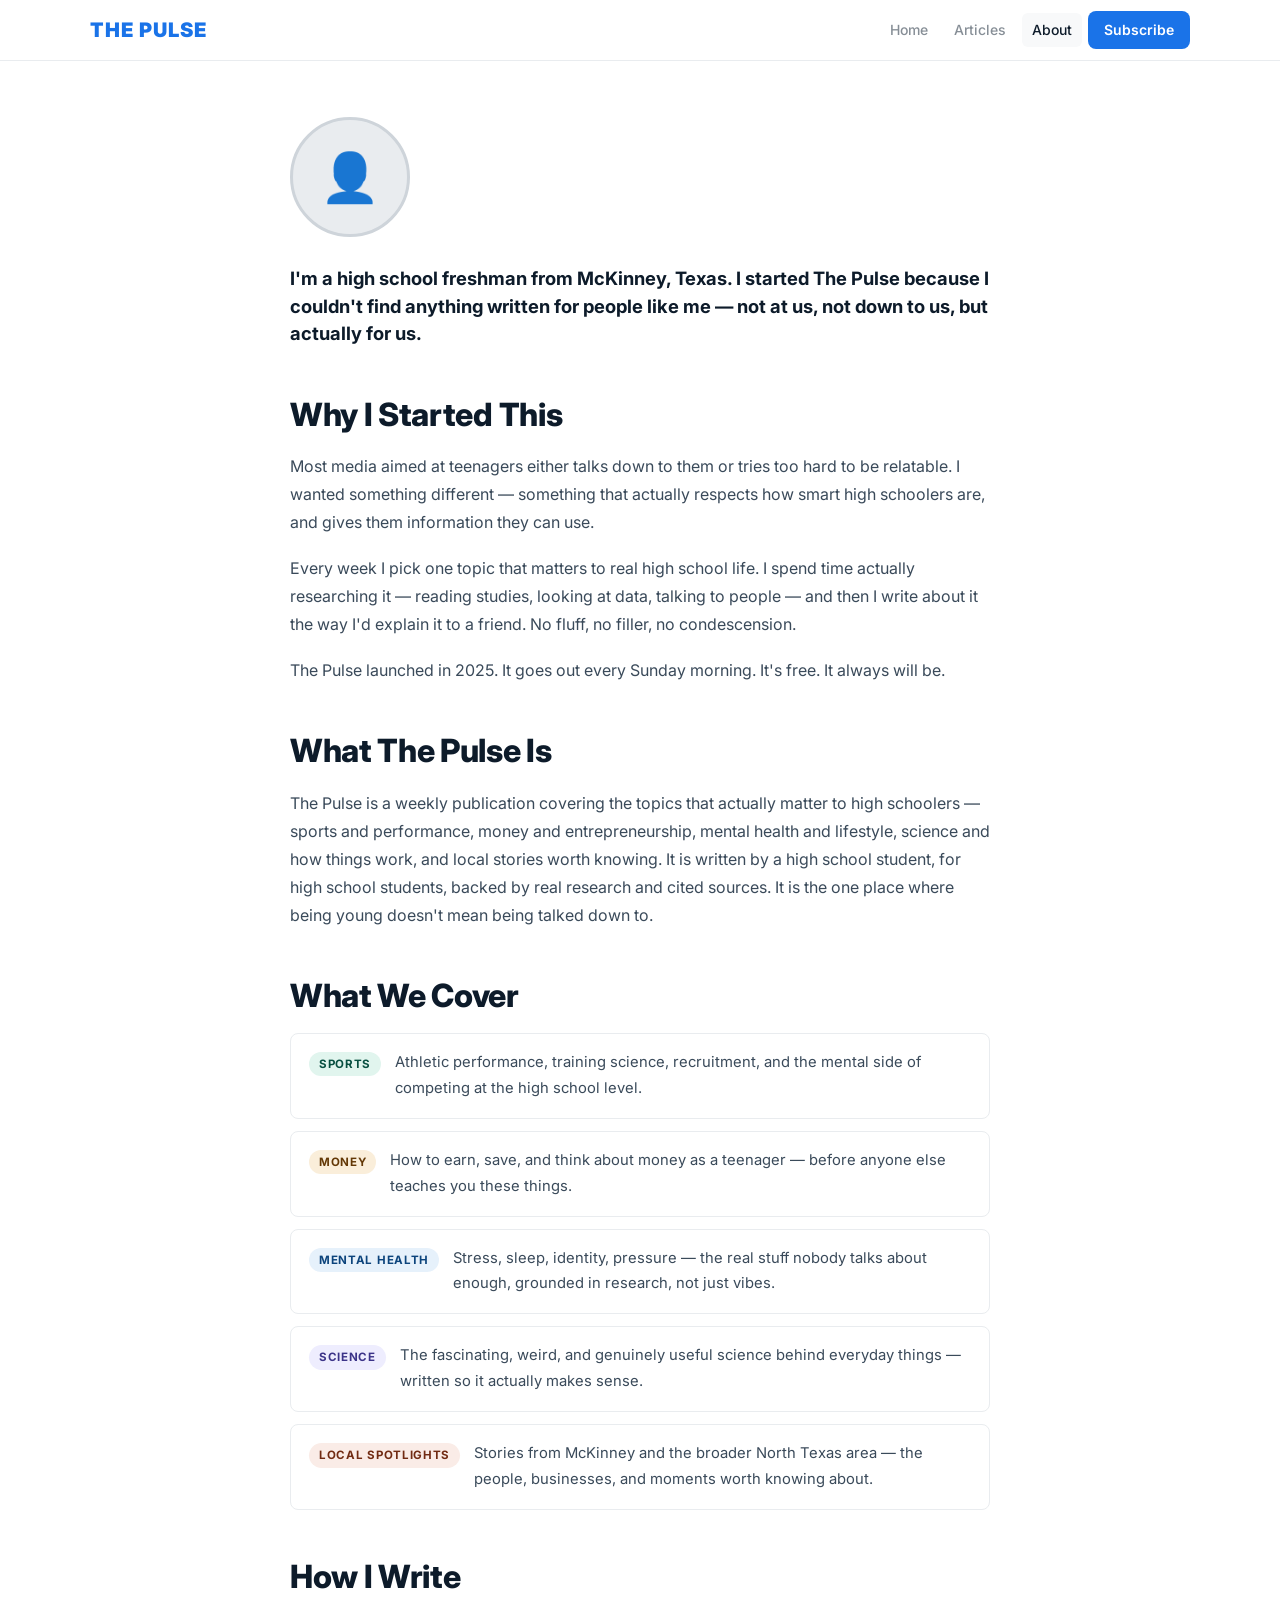
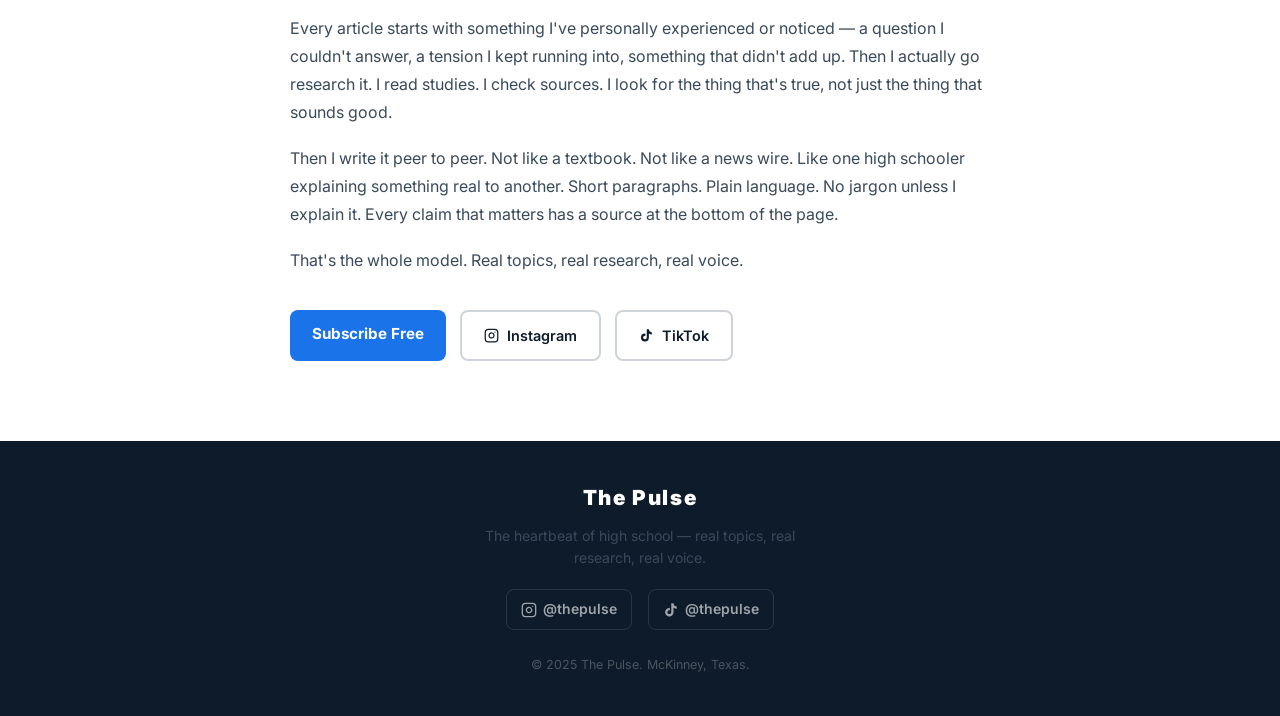
==== about.html @ 5f0cb760 "Launch The Pulse website" ====
<!DOCTYPE html>
<html lang="en">
<head>
  <meta charset="UTF-8" />
  <meta name="viewport" content="width=device-width, initial-scale=1.0" />
  <title>About — The Pulse</title>
  <meta name="description" content="Who is behind The Pulse, why it started, and what it stands for." />
  <link rel="stylesheet" href="css/styles.css" />
</head>
<body>

  <!-- NAV -->
  <nav class="nav">
    <div class="nav__inner">
      <a href="index.html" class="nav__logo">The Pulse</a>
      <div class="nav__links">
        <a href="index.html">Home</a>
        <a href="articles.html">Articles</a>
        <a href="about.html">About</a>
        <a href="subscribe.html" class="nav__subscribe">Subscribe</a>
      </div>
      <button class="nav__hamburger" aria-label="Menu">
        <span></span><span></span><span></span>
      </button>
    </div>
    <div class="nav__mobile">
      <a href="index.html">Home</a>
      <a href="articles.html">Articles</a>
      <a href="about.html">About</a>
      <a href="subscribe.html" class="nav__subscribe">Subscribe Free</a>
    </div>
  </nav>

  <!-- ABOUT CONTENT -->
  <main class="about-page">

    <div class="photo-placeholder" aria-label="Founder photo">👤</div>

    <p class="about-intro">I'm a high school freshman from McKinney, Texas. I started The Pulse because I couldn't find anything written for people like me — not at us, not down to us, but actually for us.</p>

    <h2>Why I Started This</h2>
    <p>Most media aimed at teenagers either talks down to them or tries too hard to be relatable. I wanted something different — something that actually respects how smart high schoolers are, and gives them information they can use.</p>
    <p>Every week I pick one topic that matters to real high school life. I spend time actually researching it — reading studies, looking at data, talking to people — and then I write about it the way I'd explain it to a friend. No fluff, no filler, no condescension.</p>
    <p>The Pulse launched in 2025. It goes out every Sunday morning. It's free. It always will be.</p>

    <h2>What The Pulse Is</h2>
    <p>The Pulse is a weekly publication covering the topics that actually matter to high schoolers — sports and performance, money and entrepreneurship, mental health and lifestyle, science and how things work, and local stories worth knowing. It is written by a high school student, for high school students, backed by real research and cited sources. It is the one place where being young doesn't mean being talked down to.</p>

    <h2>What We Cover</h2>
    <div class="category-list">
      <div class="category-item">
        <span class="tag tag--sports">Sports</span>
        <p>Athletic performance, training science, recruitment, and the mental side of competing at the high school level.</p>
      </div>
      <div class="category-item">
        <span class="tag tag--money">Money</span>
        <p>How to earn, save, and think about money as a teenager — before anyone else teaches you these things.</p>
      </div>
      <div class="category-item">
        <span class="tag tag--mental">Mental Health</span>
        <p>Stress, sleep, identity, pressure — the real stuff nobody talks about enough, grounded in research, not just vibes.</p>
      </div>
      <div class="category-item">
        <span class="tag tag--science">Science</span>
        <p>The fascinating, weird, and genuinely useful science behind everyday things — written so it actually makes sense.</p>
      </div>
      <div class="category-item">
        <span class="tag tag--local">Local Spotlights</span>
        <p>Stories from McKinney and the broader North Texas area — the people, businesses, and moments worth knowing about.</p>
      </div>
    </div>

    <h2>How I Write</h2>
    <p>Every article starts with something I've personally experienced or noticed — a question I couldn't answer, a tension I kept running into, something that didn't add up. Then I actually go research it. I read studies. I check sources. I look for the thing that's true, not just the thing that sounds good.</p>
    <p>Then I write it peer to peer. Not like a textbook. Not like a news wire. Like one high schooler explaining something real to another. Short paragraphs. Plain language. No jargon unless I explain it. Every claim that matters has a source at the bottom of the page.</p>
    <p>That's the whole model. Real topics, real research, real voice.</p>

    <div class="about-cta">
      <a href="subscribe.html" class="btn-primary">Subscribe Free</a>
      <a href="#" class="btn-social">
        <svg width="15" height="15" viewBox="0 0 24 24" fill="none" stroke="currentColor" stroke-width="2" stroke-linecap="round" stroke-linejoin="round"><rect x="2" y="2" width="20" height="20" rx="5" ry="5"/><path d="M16 11.37A4 4 0 1 1 12.63 8 4 4 0 0 1 16 11.37z"/><line x1="17.5" y1="6.5" x2="17.51" y2="6.5"/></svg>
        Instagram
      </a>
      <a href="#" class="btn-social">
        <svg width="15" height="15" viewBox="0 0 24 24" fill="currentColor"><path d="M19.59 6.69a4.83 4.83 0 01-3.77-4.25V2h-3.45v13.67a2.89 2.89 0 01-2.88 2.5 2.89 2.89 0 01-2.89-2.89 2.89 2.89 0 012.89-2.89c.28 0 .54.04.79.1V9.01a6.33 6.33 0 00-.79-.05 6.34 6.34 0 00-6.34 6.34 6.34 6.34 0 006.34 6.34 6.34 6.34 0 006.33-6.34V8.69a8.18 8.18 0 004.78 1.52V6.76a4.85 4.85 0 01-1.01-.07z"/></svg>
        TikTok
      </a>
    </div>

  </main>

  <!-- FOOTER -->
  <footer class="footer">
    <div class="footer__logo">The Pulse</div>
    <p class="footer__mission">The heartbeat of high school — real topics, real research, real voice.</p>
    <div class="footer__socials">
      <a href="#">
        <svg width="16" height="16" viewBox="0 0 24 24" fill="none" stroke="currentColor" stroke-width="2" stroke-linecap="round" stroke-linejoin="round"><rect x="2" y="2" width="20" height="20" rx="5" ry="5"/><path d="M16 11.37A4 4 0 1 1 12.63 8 4 4 0 0 1 16 11.37z"/><line x1="17.5" y1="6.5" x2="17.51" y2="6.5"/></svg>
        @thepulse
      </a>
      <a href="#">
        <svg width="16" height="16" viewBox="0 0 24 24" fill="currentColor"><path d="M19.59 6.69a4.83 4.83 0 01-3.77-4.25V2h-3.45v13.67a2.89 2.89 0 01-2.88 2.5 2.89 2.89 0 01-2.89-2.89 2.89 2.89 0 012.89-2.89c.28 0 .54.04.79.1V9.01a6.33 6.33 0 00-.79-.05 6.34 6.34 0 00-6.34 6.34 6.34 6.34 0 006.34 6.34 6.34 6.34 0 006.33-6.34V8.69a8.18 8.18 0 004.78 1.52V6.76a4.85 4.85 0 01-1.01-.07z"/></svg>
        @thepulse
      </a>
    </div>
    <p class="footer__copy">© 2025 The Pulse. McKinney, Texas.</p>
  </footer>

  <script src="js/main.js"></script>
</body>
</html>
---- css/styles.css ----
@import url('https://fonts.googleapis.com/css2?family=Inter:wght@300;400;500;600;700;800;900&display=swap');

/* ── Design Tokens ── */
:root {
  --blue:       #1A73E8;
  --blue-light: #E8F0FE;
  --dark:       #0D1B2A;
  --gray-1:     #F8F9FA;
  --gray-2:     #E9ECEF;
  --gray-3:     #CED4DA;
  --gray-4:     #868E96;
  --white:      #FFFFFF;

  /* Category tokens */
  --sports-bg:   #E1F5EE; --sports-text:   #085041;
  --money-bg:    #FAEEDA; --money-text:    #633806;
  --mental-bg:   #E6F1FB; --mental-text:   #0C447C;
  --science-bg:  #EEEDFE; --science-text:  #3C3489;
  --local-bg:    #FAECE7; --local-text:    #712B13;

  --font: 'Inter', -apple-system, BlinkMacSystemFont, sans-serif;
  --radius: 12px;
  --radius-sm: 8px;
  --shadow: 0 2px 12px rgba(13,27,42,.08);
  --shadow-hover: 0 8px 28px rgba(13,27,42,.14);
  --transition: 0.2s ease;
}

/* ── Reset ── */
*, *::before, *::after { box-sizing: border-box; margin: 0; padding: 0; }
html { scroll-behavior: smooth; }
body {
  font-family: var(--font);
  background: var(--white);
  color: var(--dark);
  line-height: 1.6;
  -webkit-font-smoothing: antialiased;
}
img { max-width: 100%; display: block; }
a { color: inherit; text-decoration: none; }
ul { list-style: none; }
button { cursor: pointer; font-family: var(--font); border: none; background: none; }

/* ── Typography ── */
h1 { font-size: clamp(2rem, 6vw, 3.5rem); font-weight: 900; line-height: 1.1; letter-spacing: -0.02em; }
h2 { font-size: clamp(1.4rem, 3vw, 2rem);  font-weight: 800; line-height: 1.2; letter-spacing: -0.01em; }
h3 { font-size: clamp(1.1rem, 2.5vw, 1.35rem); font-weight: 700; line-height: 1.3; }
h4 { font-size: 1rem; font-weight: 600; }
p  { font-size: 1rem; line-height: 1.75; color: #3a4a5a; }

/* ── Layout Helpers ── */
.container { width: 100%; max-width: 1100px; margin: 0 auto; padding: 0 20px; }
.section    { padding: 56px 0; }
.section-sm { padding: 36px 0; }

/* ══════════════════════════════════
   NAV
══════════════════════════════════ */
.nav {
  position: sticky;
  top: 0;
  z-index: 100;
  background: var(--white);
  border-bottom: 1px solid var(--gray-2);
  padding: 0 20px;
}
.nav__inner {
  max-width: 1100px;
  margin: 0 auto;
  height: 60px;
  display: flex;
  align-items: center;
  justify-content: space-between;
}
.nav__logo {
  font-size: 1.25rem;
  font-weight: 900;
  letter-spacing: 0.05em;
  color: var(--blue);
  text-transform: uppercase;
}
.nav__links {
  display: flex;
  align-items: center;
  gap: 6px;
}
.nav__links a {
  font-size: 0.875rem;
  font-weight: 500;
  color: var(--gray-4);
  padding: 6px 10px;
  border-radius: 6px;
  transition: color var(--transition), background var(--transition);
}
.nav__links a:hover,
.nav__links a.active { color: var(--dark); background: var(--gray-1); }
.nav__subscribe {
  background: var(--blue);
  color: var(--white) !important;
  padding: 8px 16px !important;
  border-radius: 8px !important;
  font-weight: 600 !important;
  font-size: 0.875rem;
  transition: opacity var(--transition) !important;
}
.nav__subscribe:hover { opacity: 0.88; background: var(--blue) !important; color: var(--white) !important; }

/* Hamburger */
.nav__hamburger {
  display: none;
  flex-direction: column;
  gap: 5px;
  padding: 8px;
  background: none;
  border: none;
}
.nav__hamburger span {
  display: block;
  width: 22px;
  height: 2px;
  background: var(--dark);
  border-radius: 2px;
  transition: all 0.3s ease;
}
.nav__mobile {
  display: none;
  flex-direction: column;
  gap: 4px;
  padding: 12px 0 16px;
  border-top: 1px solid var(--gray-2);
}
.nav__mobile a {
  font-size: 0.95rem;
  font-weight: 500;
  color: var(--dark);
  padding: 10px 4px;
  border-bottom: 1px solid var(--gray-1);
}
.nav__mobile .nav__subscribe {
  margin-top: 8px;
  text-align: center;
  padding: 12px 16px !important;
  border-radius: 8px !important;
}
.nav__mobile.open { display: flex; }

@media (max-width: 680px) {
  .nav__links { display: none; }
  .nav__hamburger { display: flex; }
}

/* ══════════════════════════════════
   HERO
══════════════════════════════════ */
.hero {
  background: linear-gradient(135deg, #0D1B2A 0%, #1a2f4a 100%);
  color: var(--white);
  padding: 72px 20px 80px;
  text-align: center;
}
.hero__eyebrow {
  display: inline-block;
  font-size: 0.75rem;
  font-weight: 700;
  letter-spacing: 0.15em;
  text-transform: uppercase;
  color: var(--blue);
  background: rgba(26,115,232,.15);
  border: 1px solid rgba(26,115,232,.3);
  border-radius: 100px;
  padding: 4px 14px;
  margin-bottom: 20px;
}
.hero__title {
  font-size: clamp(2.8rem, 10vw, 5.5rem);
  font-weight: 900;
  letter-spacing: -0.03em;
  line-height: 1;
  margin-bottom: 16px;
}
.hero__title span { color: var(--blue); }
.hero__tagline {
  font-size: clamp(0.95rem, 2.5vw, 1.2rem);
  color: rgba(255,255,255,.65);
  max-width: 480px;
  margin: 0 auto 36px;
  font-weight: 400;
  line-height: 1.55;
}
.hero__form {
  display: flex;
  gap: 10px;
  max-width: 420px;
  margin: 0 auto;
  flex-wrap: wrap;
  justify-content: center;
}
.hero__input {
  flex: 1 1 220px;
  padding: 14px 18px;
  border-radius: 10px;
  border: 1.5px solid rgba(255,255,255,.15);
  background: rgba(255,255,255,.08);
  color: var(--white);
  font-size: 0.95rem;
  font-family: var(--font);
  outline: none;
  transition: border-color var(--transition);
}
.hero__input::placeholder { color: rgba(255,255,255,.4); }
.hero__input:focus { border-color: var(--blue); }
.hero__btn {
  padding: 14px 24px;
  background: var(--blue);
  color: var(--white);
  border-radius: 10px;
  font-weight: 700;
  font-size: 0.95rem;
  white-space: nowrap;
  transition: opacity var(--transition), transform var(--transition);
}
.hero__btn:hover { opacity: 0.9; transform: translateY(-1px); }
.hero__note {
  margin-top: 12px;
  font-size: 0.8rem;
  color: rgba(255,255,255,.35);
}

/* ══════════════════════════════════
   SECTION HEADERS
══════════════════════════════════ */
.section-header {
  display: flex;
  align-items: baseline;
  justify-content: space-between;
  margin-bottom: 28px;
  gap: 12px;
}
.section-header h2 { flex-shrink: 0; }
.section-header a {
  font-size: 0.875rem;
  font-weight: 600;
  color: var(--blue);
  white-space: nowrap;
}
.section-header a:hover { text-decoration: underline; }

/* ══════════════════════════════════
   CATEGORY TAG
══════════════════════════════════ */
.tag {
  display: inline-block;
  font-size: 0.72rem;
  font-weight: 700;
  letter-spacing: 0.06em;
  text-transform: uppercase;
  padding: 3px 10px;
  border-radius: 100px;
}
.tag--sports  { background: var(--sports-bg);  color: var(--sports-text); }
.tag--money   { background: var(--money-bg);   color: var(--money-text);  }
.tag--mental  { background: var(--mental-bg);  color: var(--mental-text); }
.tag--science { background: var(--science-bg); color: var(--science-text);}
.tag--local   { background: var(--local-bg);   color: var(--local-text);  }

/* ══════════════════════════════════
   FEATURED ARTICLE CARD
══════════════════════════════════ */
.featured-card {
  background: var(--gray-1);
  border-radius: var(--radius);
  overflow: hidden;
  display: grid;
  grid-template-columns: 1fr;
  border: 1px solid var(--gray-2);
  transition: box-shadow var(--transition), transform var(--transition);
}
.featured-card:hover { box-shadow: var(--shadow-hover); transform: translateY(-2px); }
.featured-card__img {
  width: 100%;
  aspect-ratio: 16/7;
  background: linear-gradient(135deg, #1a2f4a 0%, #0D1B2A 100%);
  display: flex;
  align-items: center;
  justify-content: center;
  overflow: hidden;
}
.featured-card__img-placeholder {
  font-size: 4rem;
  opacity: 0.25;
}
.featured-card__body {
  padding: 28px;
}
.featured-card__meta {
  display: flex;
  align-items: center;
  gap: 12px;
  margin-bottom: 14px;
}
.featured-card__date { font-size: 0.8rem; color: var(--gray-4); }
.featured-card__title {
  font-size: clamp(1.3rem, 3vw, 1.8rem);
  font-weight: 800;
  line-height: 1.25;
  margin-bottom: 12px;
  color: var(--dark);
}
.featured-card__excerpt {
  font-size: 0.95rem;
  color: var(--gray-4);
  line-height: 1.65;
  margin-bottom: 20px;
}
.read-link {
  display: inline-flex;
  align-items: center;
  gap: 6px;
  font-size: 0.875rem;
  font-weight: 700;
  color: var(--blue);
}
.read-link:hover { text-decoration: underline; }
.read-link::after { content: '→'; }

@media (min-width: 720px) {
  .featured-card {
    grid-template-columns: 1fr 1fr;
  }
  .featured-card__img { aspect-ratio: auto; min-height: 260px; }
}

/* ══════════════════════════════════
   ARTICLE GRID
══════════════════════════════════ */
.article-grid {
  display: grid;
  grid-template-columns: 1fr;
  gap: 20px;
}
@media (min-width: 540px)  { .article-grid { grid-template-columns: repeat(2, 1fr); } }
@media (min-width: 900px)  { .article-grid { grid-template-columns: repeat(4, 1fr); } }

.article-card {
  background: var(--white);
  border: 1px solid var(--gray-2);
  border-radius: var(--radius);
  padding: 22px;
  display: flex;
  flex-direction: column;
  gap: 10px;
  transition: box-shadow var(--transition), transform var(--transition);
  cursor: pointer;
}
.article-card:hover { box-shadow: var(--shadow-hover); transform: translateY(-2px); }
.article-card__meta {
  display: flex;
  align-items: center;
  justify-content: space-between;
  gap: 8px;
}
.article-card__date { font-size: 0.78rem; color: var(--gray-4); }
.article-card__title {
  font-size: 1rem;
  font-weight: 700;
  line-height: 1.4;
  color: var(--dark);
}
.article-card__excerpt {
  font-size: 0.875rem;
  color: var(--gray-4);
  line-height: 1.6;
  display: -webkit-box;
  -webkit-line-clamp: 3;
  -webkit-box-orient: vertical;
  overflow: hidden;
  flex: 1;
}
.article-card .read-link { margin-top: auto; font-size: 0.8rem; }

/* ══════════════════════════════════
   CATEGORY CARDS
══════════════════════════════════ */
.category-grid {
  display: grid;
  grid-template-columns: repeat(2, 1fr);
  gap: 14px;
}
@media (min-width: 540px)  { .category-grid { grid-template-columns: repeat(3, 1fr); } }
@media (min-width: 800px)  { .category-grid { grid-template-columns: repeat(5, 1fr); } }

.category-card {
  border-radius: var(--radius);
  padding: 22px 18px;
  cursor: pointer;
  transition: transform var(--transition), box-shadow var(--transition);
  text-align: center;
  border: 1.5px solid transparent;
}
.category-card:hover { transform: translateY(-3px); box-shadow: var(--shadow-hover); }
.category-card__icon { font-size: 1.8rem; margin-bottom: 10px; }
.category-card__name { font-size: 0.875rem; font-weight: 700; }

.category-card--sports  { background: var(--sports-bg);  color: var(--sports-text); }
.category-card--money   { background: var(--money-bg);   color: var(--money-text);  }
.category-card--mental  { background: var(--mental-bg);  color: var(--mental-text); }
.category-card--science { background: var(--science-bg); color: var(--science-text);}
.category-card--local   { background: var(--local-bg);   color: var(--local-text);  }

/* ══════════════════════════════════
   SUBSCRIBE STRIP
══════════════════════════════════ */
.subscribe-strip {
  background: var(--blue-light);
  border-radius: var(--radius);
  padding: 40px 32px;
  text-align: center;
}
.subscribe-strip h2 { color: var(--dark); margin-bottom: 10px; }
.subscribe-strip p  { color: #3a5a8a; margin-bottom: 24px; max-width: 440px; margin-left: auto; margin-right: auto; }
.subscribe-strip .inline-form {
  display: flex;
  gap: 10px;
  max-width: 400px;
  margin: 0 auto;
  flex-wrap: wrap;
  justify-content: center;
}
.inline-form input {
  flex: 1 1 200px;
  padding: 12px 16px;
  border: 1.5px solid var(--gray-3);
  border-radius: 8px;
  font-size: 0.95rem;
  font-family: var(--font);
  outline: none;
  transition: border-color var(--transition);
}
.inline-form input:focus { border-color: var(--blue); }
.btn-primary {
  padding: 12px 22px;
  background: var(--blue);
  color: var(--white);
  border-radius: 8px;
  font-weight: 700;
  font-size: 0.95rem;
  transition: opacity var(--transition);
  white-space: nowrap;
}
.btn-primary:hover { opacity: 0.88; }

/* ══════════════════════════════════
   FOOTER
══════════════════════════════════ */
.footer {
  background: var(--dark);
  color: rgba(255,255,255,.5);
  padding: 40px 20px;
  text-align: center;
}
.footer__logo {
  font-size: 1.3rem;
  font-weight: 900;
  letter-spacing: 0.08em;
  color: var(--white);
  margin-bottom: 10px;
}
.footer__mission {
  font-size: 0.875rem;
  max-width: 360px;
  margin: 0 auto 20px;
  line-height: 1.6;
}
.footer__socials {
  display: flex;
  gap: 16px;
  justify-content: center;
  margin-bottom: 24px;
}
.footer__socials a {
  display: flex;
  align-items: center;
  gap: 6px;
  font-size: 0.875rem;
  font-weight: 600;
  color: rgba(255,255,255,.6);
  padding: 8px 14px;
  border: 1px solid rgba(255,255,255,.12);
  border-radius: 8px;
  transition: color var(--transition), border-color var(--transition);
}
.footer__socials a:hover { color: var(--white); border-color: rgba(255,255,255,.3); }
.footer__copy {
  font-size: 0.78rem;
  color: rgba(255,255,255,.25);
}

/* ══════════════════════════════════
   ARTICLES PAGE
══════════════════════════════════ */
.page-header {
  background: var(--gray-1);
  border-bottom: 1px solid var(--gray-2);
  padding: 40px 20px 0;
}
.page-header__inner {
  max-width: 1100px;
  margin: 0 auto;
}
.page-header h1 { font-size: clamp(1.6rem, 4vw, 2.4rem); margin-bottom: 6px; }
.page-header p  { color: var(--gray-4); margin-bottom: 28px; }

.filter-bar {
  display: flex;
  gap: 8px;
  flex-wrap: wrap;
  padding-bottom: 0;
  overflow-x: auto;
  scrollbar-width: none;
}
.filter-bar::-webkit-scrollbar { display: none; }
.filter-btn {
  padding: 8px 16px;
  border-radius: 100px;
  font-size: 0.8rem;
  font-weight: 600;
  border: 1.5px solid var(--gray-3);
  background: var(--white);
  color: var(--dark);
  transition: all var(--transition);
  white-space: nowrap;
  cursor: pointer;
}
.filter-btn.active,
.filter-btn:hover { border-color: var(--blue); background: var(--blue-light); color: var(--blue); }

.search-bar {
  display: flex;
  align-items: center;
  gap: 10px;
  max-width: 420px;
  background: var(--white);
  border: 1.5px solid var(--gray-3);
  border-radius: 10px;
  padding: 10px 16px;
  margin-bottom: 28px;
  transition: border-color var(--transition);
}
.search-bar:focus-within { border-color: var(--blue); }
.search-bar svg { flex-shrink: 0; color: var(--gray-4); }
.search-bar input {
  border: none;
  outline: none;
  font-family: var(--font);
  font-size: 0.95rem;
  width: 100%;
  color: var(--dark);
}
.search-bar input::placeholder { color: var(--gray-4); }

.filter-tabs-wrapper {
  display: flex;
  flex-direction: column;
  gap: 16px;
  padding: 20px 0;
}

.articles-list {
  display: grid;
  grid-template-columns: 1fr;
  gap: 20px;
}
@media (min-width: 600px)  { .articles-list { grid-template-columns: repeat(2, 1fr); } }
@media (min-width: 900px)  { .articles-list { grid-template-columns: repeat(3, 1fr); } }

.no-results {
  text-align: center;
  padding: 60px 20px;
  color: var(--gray-4);
  font-size: 1rem;
  display: none;
}

/* ══════════════════════════════════
   ARTICLE PAGE
══════════════════════════════════ */
.article-page {
  max-width: 700px;
  margin: 0 auto;
  padding: 40px 20px 80px;
}
.article-page__back {
  display: inline-flex;
  align-items: center;
  gap: 6px;
  font-size: 0.875rem;
  font-weight: 600;
  color: var(--gray-4);
  margin-bottom: 28px;
  transition: color var(--transition);
}
.article-page__back:hover { color: var(--dark); }
.article-page__back::before { content: '←'; }

.article-page__meta {
  display: flex;
  align-items: center;
  gap: 12px;
  margin-bottom: 20px;
  flex-wrap: wrap;
}
.article-page__date { font-size: 0.875rem; color: var(--gray-4); }
.article-page__title {
  font-size: clamp(1.6rem, 5vw, 2.6rem);
  font-weight: 900;
  line-height: 1.15;
  letter-spacing: -0.02em;
  margin-bottom: 18px;
  color: var(--dark);
}
.article-page__byline {
  font-size: 0.875rem;
  color: var(--gray-4);
  font-weight: 500;
  padding-bottom: 28px;
  border-bottom: 1px solid var(--gray-2);
  margin-bottom: 32px;
}
.article-page__byline strong { color: var(--dark); }
.article-page__hero-img {
  width: 100%;
  aspect-ratio: 16/9;
  background: linear-gradient(135deg, #1a2f4a 0%, #0D1B2A 100%);
  border-radius: var(--radius);
  display: flex;
  align-items: center;
  justify-content: center;
  font-size: 5rem;
  opacity: 0.6;
  margin-bottom: 36px;
  overflow: hidden;
}

.article-body h2 { margin: 36px 0 14px; }
.article-body h3 { margin: 28px 0 10px; }
.article-body p  { margin-bottom: 22px; font-size: 1.05rem; line-height: 1.8; color: #2a3a4a; }
.article-body ul, .article-body ol { margin: 0 0 22px 24px; }
.article-body li { font-size: 1.05rem; line-height: 1.8; color: #2a3a4a; margin-bottom: 6px; }
.article-body blockquote {
  border-left: 4px solid var(--blue);
  padding: 16px 20px;
  background: var(--blue-light);
  border-radius: 0 8px 8px 0;
  margin: 28px 0;
  font-style: italic;
  color: #0C447C;
}

.sources-section {
  margin-top: 52px;
  padding-top: 28px;
  border-top: 1px solid var(--gray-2);
}
.sources-section h3 { margin-bottom: 16px; color: var(--dark); }
.sources-section ol { padding-left: 20px; }
.sources-section li { font-size: 0.875rem; color: var(--gray-4); margin-bottom: 8px; line-height: 1.6; }
.sources-section a { color: var(--blue); }
.sources-section a:hover { text-decoration: underline; }

.related-section {
  margin-top: 52px;
  padding-top: 28px;
  border-top: 1px solid var(--gray-2);
}
.related-section h3 { margin-bottom: 20px; }
.related-grid {
  display: grid;
  grid-template-columns: 1fr;
  gap: 14px;
}
@media (min-width: 500px) { .related-grid { grid-template-columns: repeat(2, 1fr); } }

.article-subscribe-strip {
  margin-top: 52px;
  background: var(--dark);
  border-radius: var(--radius);
  padding: 36px 28px;
  text-align: center;
  color: var(--white);
}
.article-subscribe-strip p {
  color: rgba(255,255,255,.65);
  margin-bottom: 20px;
  font-size: 0.95rem;
}
.article-subscribe-strip h3 { color: var(--white); margin-bottom: 8px; font-size: 1.2rem; }
.article-subscribe-strip .inline-form input {
  background: rgba(255,255,255,.08);
  border-color: rgba(255,255,255,.15);
  color: var(--white);
}
.article-subscribe-strip .inline-form input::placeholder { color: rgba(255,255,255,.4); }
.article-subscribe-strip .inline-form input:focus { border-color: var(--blue); }

/* ══════════════════════════════════
   ABOUT PAGE
══════════════════════════════════ */
.about-page {
  max-width: 740px;
  margin: 0 auto;
  padding: 56px 20px 80px;
}
.about-page .photo-placeholder {
  width: 120px;
  height: 120px;
  border-radius: 50%;
  background: var(--gray-2);
  display: flex;
  align-items: center;
  justify-content: center;
  font-size: 3rem;
  margin-bottom: 28px;
  border: 3px solid var(--gray-3);
}
.about-intro { font-size: 1.15rem; font-weight: 700; line-height: 1.5; margin-bottom: 32px; color: var(--dark); }
.about-page h2 { margin: 48px 0 18px; }
.about-page p  { margin-bottom: 18px; }
.about-page .category-list { display: flex; flex-direction: column; gap: 12px; margin-bottom: 32px; }
.about-page .category-item {
  display: flex;
  align-items: flex-start;
  gap: 14px;
  padding: 16px 18px;
  border-radius: var(--radius-sm);
  border: 1px solid var(--gray-2);
}
.about-page .category-item .tag { flex-shrink: 0; margin-top: 2px; }
.about-page .category-item p  { margin: 0; font-size: 0.925rem; }

.about-cta { display: flex; gap: 14px; flex-wrap: wrap; margin-top: 36px; }
.btn-secondary {
  padding: 12px 22px;
  border: 2px solid var(--dark);
  border-radius: 8px;
  font-weight: 700;
  font-size: 0.95rem;
  color: var(--dark);
  transition: all var(--transition);
}
.btn-secondary:hover { background: var(--dark); color: var(--white); }
.btn-social {
  padding: 12px 22px;
  border: 2px solid var(--gray-3);
  border-radius: 8px;
  font-weight: 600;
  font-size: 0.9rem;
  color: var(--dark);
  display: flex;
  align-items: center;
  gap: 8px;
  transition: all var(--transition);
}
.btn-social:hover { border-color: var(--dark); }

/* ══════════════════════════════════
   SUBSCRIBE PAGE
══════════════════════════════════ */
.subscribe-page {
  min-height: calc(100vh - 60px);
  display: flex;
  align-items: center;
  justify-content: center;
  padding: 60px 20px;
  background: var(--gray-1);
}
.subscribe-card {
  background: var(--white);
  border: 1px solid var(--gray-2);
  border-radius: 16px;
  padding: 52px 44px;
  max-width: 500px;
  width: 100%;
  text-align: center;
  box-shadow: var(--shadow);
}
@media (max-width: 500px) { .subscribe-card { padding: 36px 24px; } }
.subscribe-card__logo {
  font-size: 1rem;
  font-weight: 900;
  letter-spacing: 0.1em;
  color: var(--blue);
  text-transform: uppercase;
  margin-bottom: 8px;
}
.subscribe-card h1 {
  font-size: clamp(1.5rem, 4vw, 2rem);
  margin-bottom: 14px;
}
.subscribe-card__perks {
  text-align: left;
  margin: 24px 0;
  display: flex;
  flex-direction: column;
  gap: 10px;
}
.subscribe-card__perk {
  display: flex;
  align-items: flex-start;
  gap: 12px;
  font-size: 0.925rem;
  color: #3a4a5a;
}
.subscribe-card__perk-icon {
  width: 22px;
  height: 22px;
  background: var(--blue-light);
  border-radius: 50%;
  display: flex;
  align-items: center;
  justify-content: center;
  flex-shrink: 0;
  color: var(--blue);
  font-size: 0.75rem;
  font-weight: 700;
  margin-top: 1px;
}
.subscribe-form {
  display: flex;
  flex-direction: column;
  gap: 12px;
  margin-top: 24px;
}
.subscribe-form input {
  padding: 14px 18px;
  border: 1.5px solid var(--gray-3);
  border-radius: 10px;
  font-size: 1rem;
  font-family: var(--font);
  outline: none;
  transition: border-color var(--transition);
  text-align: center;
}
.subscribe-form input:focus { border-color: var(--blue); }
.subscribe-form .btn-primary {
  padding: 15px;
  font-size: 1rem;
  border-radius: 10px;
  width: 100%;
}
.subscribe-next {
  margin-top: 14px;
  font-size: 0.8rem;
  color: var(--gray-4);
  line-height: 1.5;
}

/* Success state */
.success-msg {
  display: none;
  flex-direction: column;
  align-items: center;
  gap: 12px;
  padding: 20px;
}
.success-msg__icon {
  font-size: 2.5rem;
  width: 72px;
  height: 72px;
  background: #E1F5EE;
  border-radius: 50%;
  display: flex;
  align-items: center;
  justify-content: center;
}
.success-msg h3 { font-size: 1.3rem; }
.success-msg p  { color: var(--gray-4); font-size: 0.925rem; }

/* ══════════════════════════════════
   UTILITIES
══════════════════════════════════ */
.divider { height: 1px; background: var(--gray-2); margin: 0; }
.mt-8  { margin-top: 8px; }
.mt-16 { margin-top: 16px; }
.hidden { display: none !important; }

/* Fade in animation */
@keyframes fadeUp {
  from { opacity: 0; transform: translateY(16px); }
  to   { opacity: 1; transform: translateY(0); }
}
.fade-up { animation: fadeUp 0.4s ease forwards; }
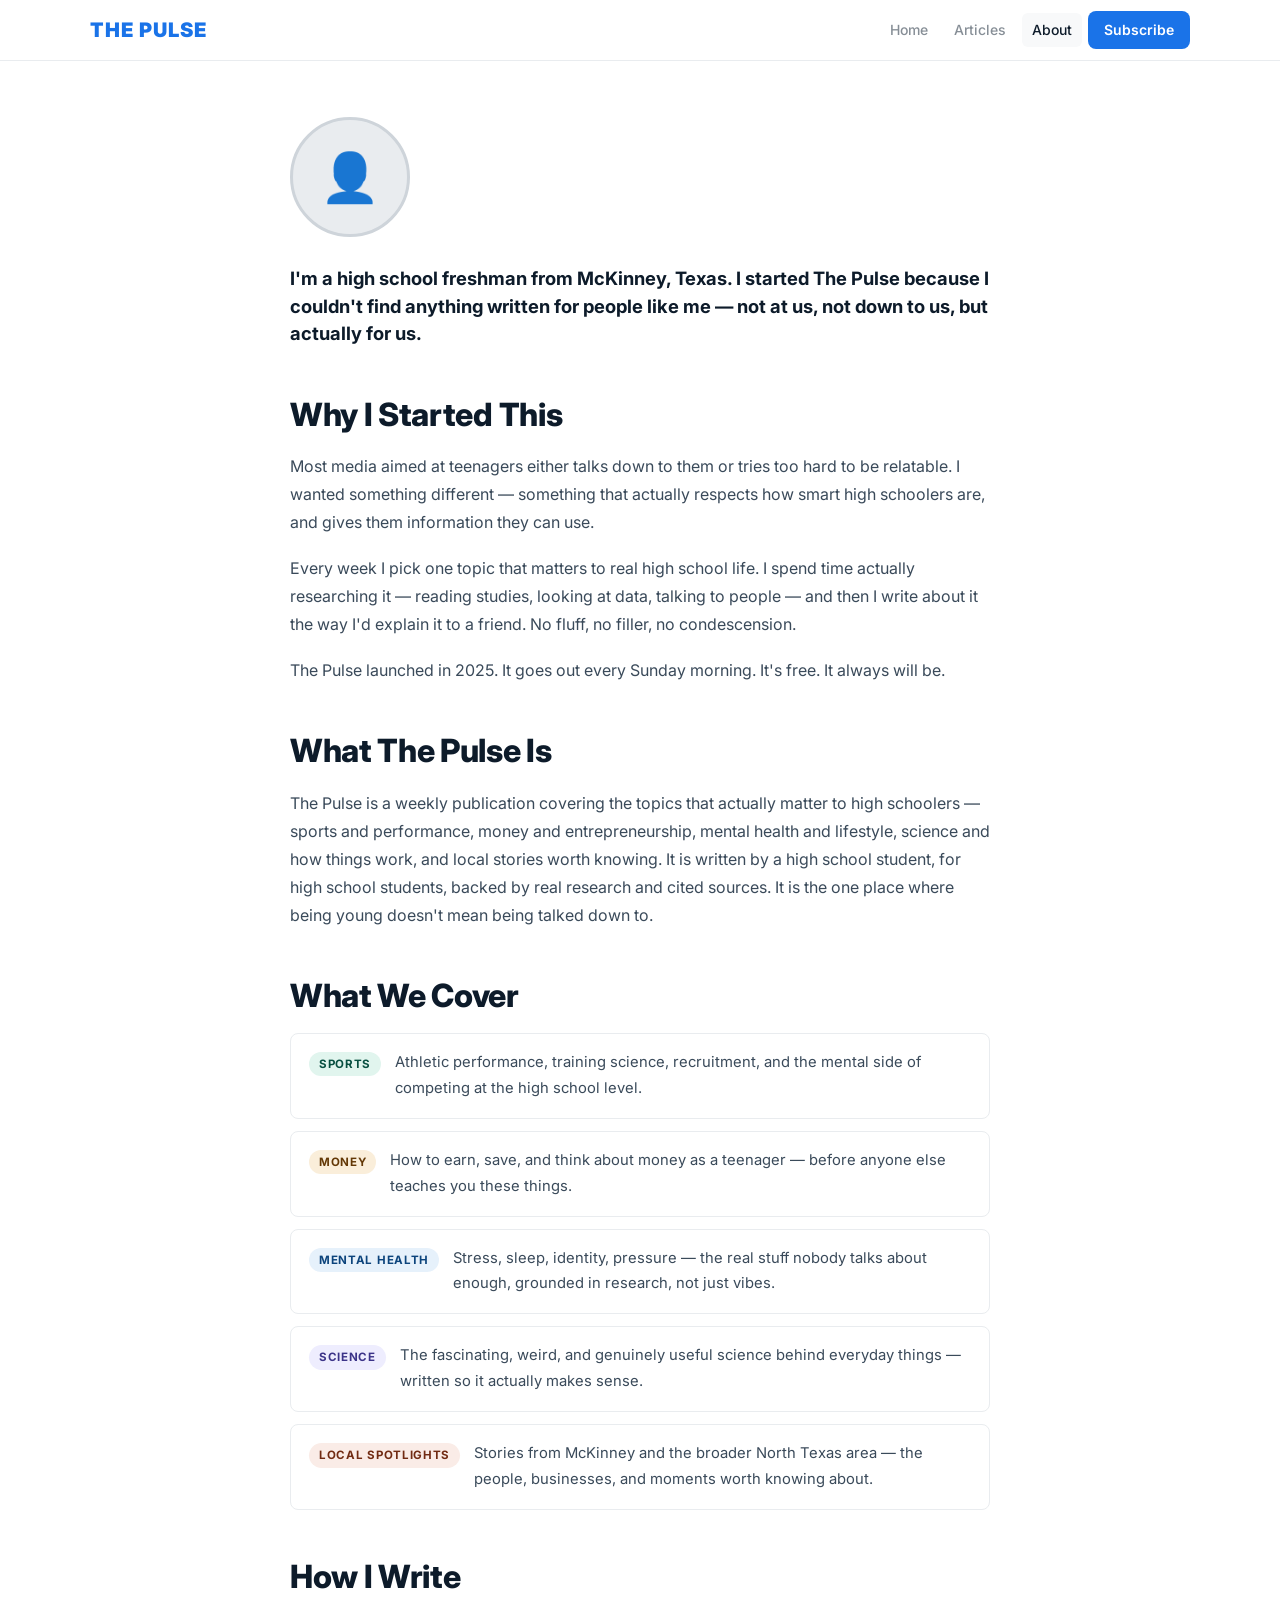
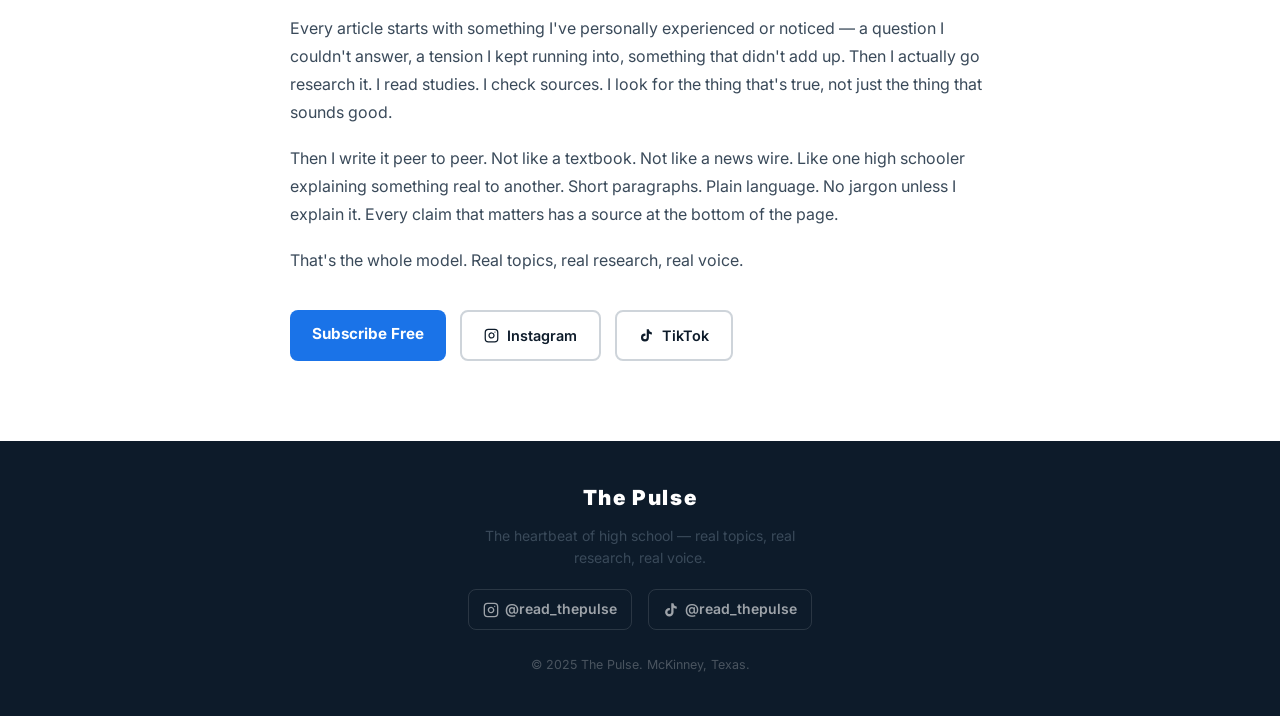
==== commit 3fd38c87: "Fix dead links and subscribe forms - Wire Instagram/TikTok buttons to @read_thepulse across all page" ====
--- a/about.html
+++ b/about.html
@@ -77,11 +77,11 @@
 
     <div class="about-cta">
       <a href="subscribe.html" class="btn-primary">Subscribe Free</a>
-      <a href="#" class="btn-social">
+      <a href="https://www.instagram.com/read_thepulse/" class="btn-social" target="_blank" rel="noopener">
         <svg width="15" height="15" viewBox="0 0 24 24" fill="none" stroke="currentColor" stroke-width="2" stroke-linecap="round" stroke-linejoin="round"><rect x="2" y="2" width="20" height="20" rx="5" ry="5"/><path d="M16 11.37A4 4 0 1 1 12.63 8 4 4 0 0 1 16 11.37z"/><line x1="17.5" y1="6.5" x2="17.51" y2="6.5"/></svg>
         Instagram
       </a>
-      <a href="#" class="btn-social">
+      <a href="https://www.tiktok.com/@read_thepulse" class="btn-social" target="_blank" rel="noopener">
         <svg width="15" height="15" viewBox="0 0 24 24" fill="currentColor"><path d="M19.59 6.69a4.83 4.83 0 01-3.77-4.25V2h-3.45v13.67a2.89 2.89 0 01-2.88 2.5 2.89 2.89 0 01-2.89-2.89 2.89 2.89 0 012.89-2.89c.28 0 .54.04.79.1V9.01a6.33 6.33 0 00-.79-.05 6.34 6.34 0 00-6.34 6.34 6.34 6.34 0 006.34 6.34 6.34 6.34 0 006.33-6.34V8.69a8.18 8.18 0 004.78 1.52V6.76a4.85 4.85 0 01-1.01-.07z"/></svg>
         TikTok
       </a>
@@ -94,13 +94,13 @@
     <div class="footer__logo">The Pulse</div>
     <p class="footer__mission">The heartbeat of high school — real topics, real research, real voice.</p>
     <div class="footer__socials">
-      <a href="#">
+      <a href="https://www.instagram.com/read_thepulse/" target="_blank" rel="noopener">
         <svg width="16" height="16" viewBox="0 0 24 24" fill="none" stroke="currentColor" stroke-width="2" stroke-linecap="round" stroke-linejoin="round"><rect x="2" y="2" width="20" height="20" rx="5" ry="5"/><path d="M16 11.37A4 4 0 1 1 12.63 8 4 4 0 0 1 16 11.37z"/><line x1="17.5" y1="6.5" x2="17.51" y2="6.5"/></svg>
-        @thepulse
+        @read_thepulse
       </a>
-      <a href="#">
+      <a href="https://www.tiktok.com/@read_thepulse" target="_blank" rel="noopener">
         <svg width="16" height="16" viewBox="0 0 24 24" fill="currentColor"><path d="M19.59 6.69a4.83 4.83 0 01-3.77-4.25V2h-3.45v13.67a2.89 2.89 0 01-2.88 2.5 2.89 2.89 0 01-2.89-2.89 2.89 2.89 0 012.89-2.89c.28 0 .54.04.79.1V9.01a6.33 6.33 0 00-.79-.05 6.34 6.34 0 00-6.34 6.34 6.34 6.34 0 006.34 6.34 6.34 6.34 0 006.33-6.34V8.69a8.18 8.18 0 004.78 1.52V6.76a4.85 4.85 0 01-1.01-.07z"/></svg>
-        @thepulse
+        @read_thepulse
       </a>
     </div>
     <p class="footer__copy">© 2025 The Pulse. McKinney, Texas.</p>
